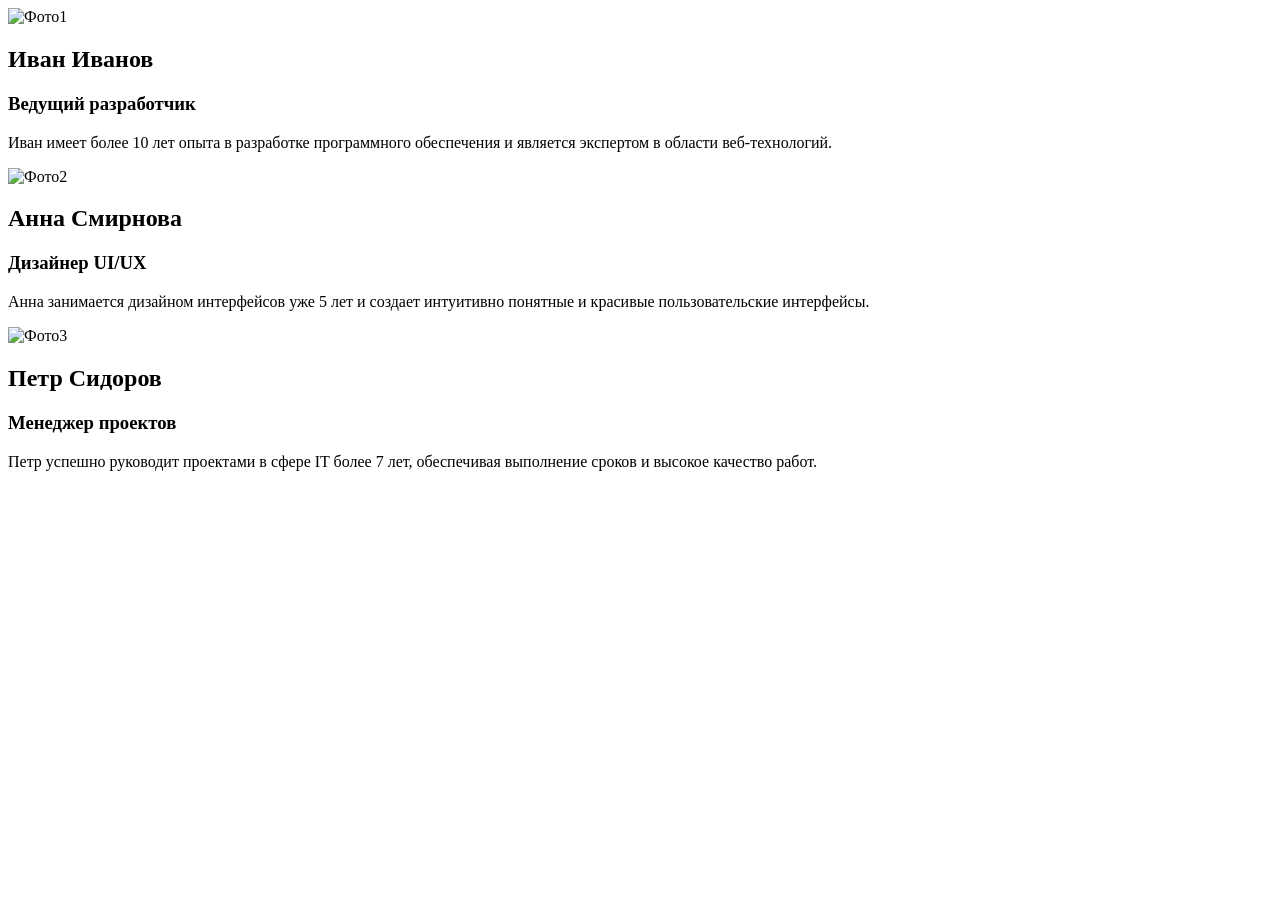
==== photo.html @ f6737974 "Add files via upload" ====
<!DOCTYPE html>
<html lang="ru">
<head>
  <meta charset="UTF-8">
  <meta name="viewport" content="width=device-width, initial-scale=1.0">
  <title>Profile Cards</title>
  <link rel="stylesheet" href="test/images">
</head>
<body>
<!-- BEGIN (write your solution here) -->
  <div>
    <img src="test/aaa" alt="Фото1">
    <h2>Иван Иванов</h2>
    <h3>Ведущий разработчик</h3>
    <p>Иван имеет более 10 лет опыта в разработке программного обеспечения и является экспертом в области веб-технологий.</p>
  </div>
  <div>
    <img src="test/sss" alt="Фото2">
    <h2>Анна Смирнова</h2>
    <h3>Дизайнер UI/UX</h3>
    <p>Анна занимается дизайном интерфейсов уже 5 лет и создает интуитивно понятные и красивые пользовательские интерфейсы.</p>
  </div>
  <div>
    <img src="test/ddd.avif" alt="Фото3">
    <h2>Петр Сидоров</h2>
    <h3>Менеджер проектов</h3>
    <p>Петр успешно руководит проектами в сфере IT более 7 лет, обеспечивая выполнение сроков и высокое качество работ.</p>
  </div>
      
<!-- END -->
</body>
</html>
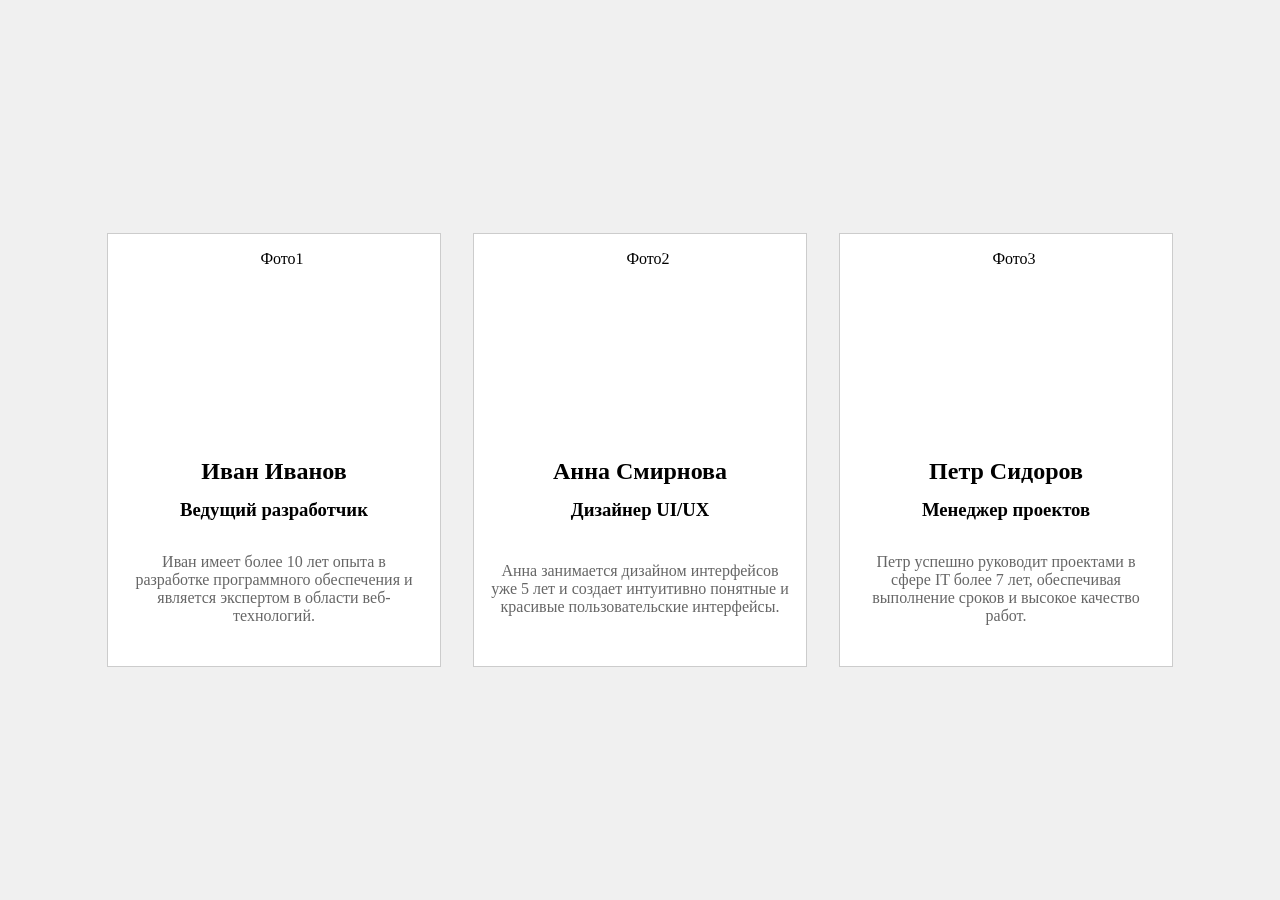
==== commit 0b5d9fae: "Update photo.html" ====
--- a/photo.html
+++ b/photo.html
@@ -4,7 +4,7 @@
   <meta charset="UTF-8">
   <meta name="viewport" content="width=device-width, initial-scale=1.0">
   <title>Profile Cards</title>
-  <link rel="stylesheet" href="test/images">
+  <link rel="stylesheet" href="images.css">
 </head>
 <body>
 <!-- BEGIN (write your solution here) -->
--- a/images.css
+++ b/images.css
@@ -0,0 +1,47 @@
+body {
+  display: flex;
+  justify-content: center;
+  align-items: center;
+  flex-wrap: wrap;
+  height: 100vh;
+  background-color: #f0f0f0;
+  margin: 0;
+}
+
+div {
+  width: 300px;
+  height: 400px;
+  padding: 16px;
+  border: 1px solid #ccc;
+  background-color: #fff;
+  text-align: center;
+  margin: 16px;
+  display: flex;
+  flex-direction: column;
+  justify-content: space-between;
+}
+
+/* BEGIN (write your solution here) */
+
+/* END */
+img {
+   border-radius: 50%;
+    height: 200px; width: 200px;
+     margin: 0 auto;
+      display: block;
+    }
+h2 {
+  margin: 8px 0;
+}
+
+h3 {
+  margin: 6px 0;
+}
+
+p {
+  color: #666;
+  flex-grow: 1;
+  display: flex;
+  align-items: center;
+  justify-content: center;
+}
